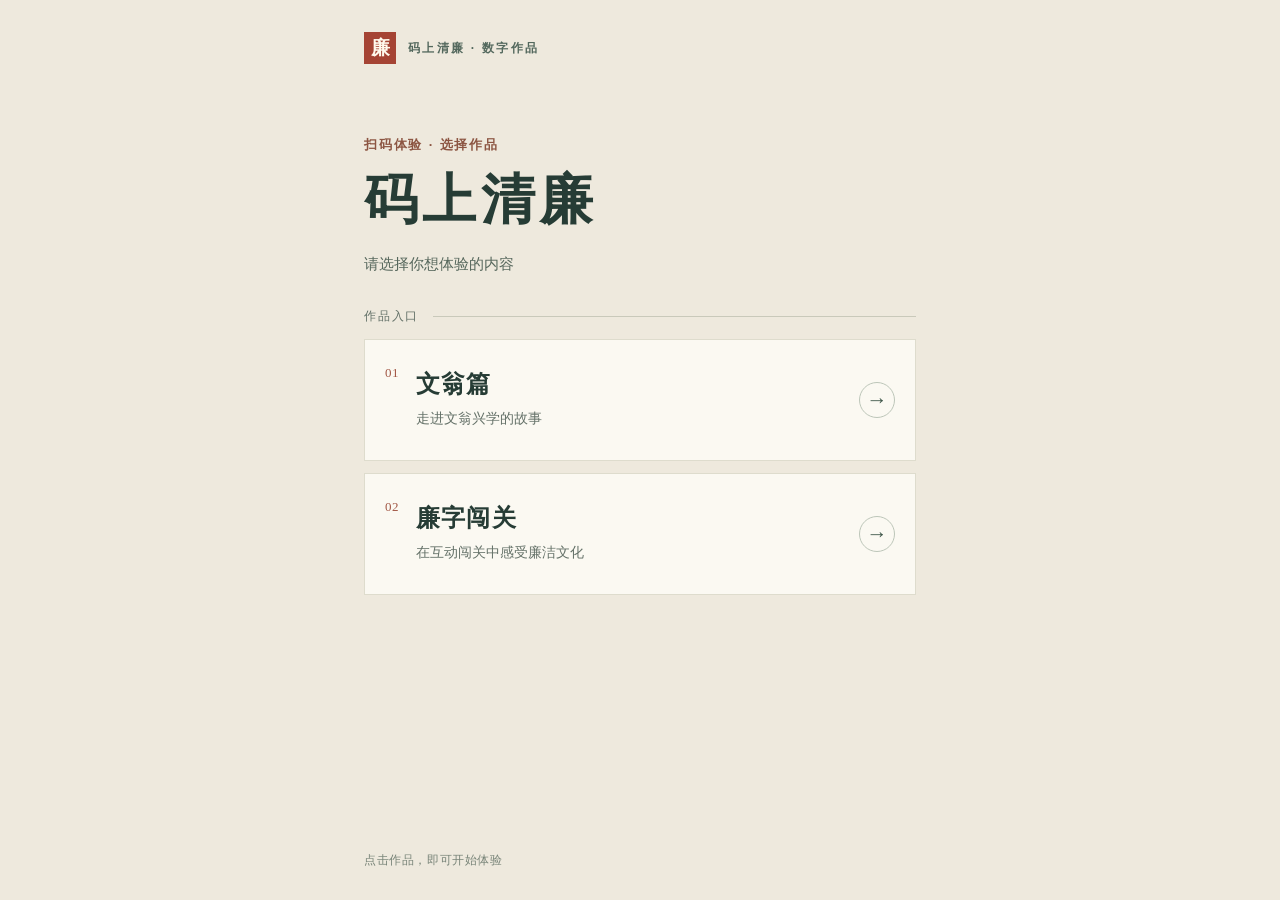
==== portal/index.html @ 34abdc0f "Add shared entry page for two experiences" ====
<!doctype html>
<html lang="zh-CN">
<head>
  <meta charset="utf-8">
  <meta name="viewport" content="width=device-width, initial-scale=1, viewport-fit=cover">
  <meta name="theme-color" content="#eee9dd">
  <title>码上清廉 · 作品选择</title>
  <style>
    :root { color-scheme: light; font-family: "PingFang SC", "Microsoft YaHei", "Noto Sans CJK SC", sans-serif; color: #263c35; background: #eee9dd; }
    * { box-sizing: border-box; }
    body { margin: 0; min-width: 280px; background: #eee9dd; }
    .page { min-height: 100svh; max-width: 600px; margin: 0 auto; padding: max(32px, env(safe-area-inset-top)) 24px max(30px, env(safe-area-inset-bottom)); display: flex; flex-direction: column; }
    .topline { display: flex; align-items: center; gap: 12px; font-size: 12px; letter-spacing: .19em; font-weight: 700; color: #53685d; }
    .seal { flex: 0 0 auto; width: 32px; height: 32px; display: grid; place-items: center; background: #a54434; color: #fff9ed; font-family: "Songti SC", "SimSun", serif; font-size: 19px; letter-spacing: 0; }
    header { padding: clamp(44px, 9vh, 72px) 0 31px; }
    .eyebrow { margin: 0 0 14px; color: #8c5542; font-size: 13px; font-weight: 700; letter-spacing: .14em; }
    h1 { margin: 0; font-family: "Songti SC", "STSong", "SimSun", serif; font-size: clamp(38px, 10vw, 54px); line-height: 1.2; letter-spacing: .08em; font-weight: 700; }
    .subtitle { margin: 17px 0 0; color: #56675c; font-size: 15px; line-height: 1.8; }
    .section-label { display: flex; align-items: center; gap: 14px; margin: 0 0 14px; color: #637168; font-size: 12px; letter-spacing: .15em; }
    .section-label::after { content: ""; flex: 1; height: 1px; background: #c9c9ba; }
    .choices { display: grid; gap: 12px; }
    .choice { position: relative; display: flex; align-items: center; gap: 17px; min-height: 122px; padding: 22px 20px; color: inherit; background: #fbf9f2; text-decoration: none; border: 1px solid #dedccd; transition: transform .18s ease, border-color .18s ease, box-shadow .18s ease; -webkit-tap-highlight-color: transparent; }
    .choice:hover { border-color: #8d9b87; box-shadow: 0 8px 24px rgba(42, 58, 48, .08); transform: translateY(-2px); }
    .choice:focus-visible { outline: 3px solid #a54434; outline-offset: 3px; }
    .number { align-self: flex-start; padding-top: 3px; font-family: Georgia, serif; font-size: 13px; color: #a25846; letter-spacing: .04em; }
    .content { flex: 1; min-width: 0; }
    .choice h2 { margin: 0 0 9px; font-family: "Songti SC", "STSong", "SimSun", serif; font-size: 24px; line-height: 1.25; letter-spacing: .05em; }
    .choice p { margin: 0; color: #647168; font-size: 14px; line-height: 1.55; }
    .arrow { display: grid; place-items: center; flex: 0 0 36px; height: 36px; border: 1px solid #bdc6b9; border-radius: 50%; color: #40584b; font-size: 21px; line-height: 1; }
    footer { margin-top: auto; padding-top: 36px; color: #788478; font-size: 12px; line-height: 1.7; letter-spacing: .05em; }
    @media (max-width: 340px) { .page { padding-left: 18px; padding-right: 18px; } header { padding-top: 38px; } .choice { padding: 18px 15px; gap: 12px; min-height: 110px; } .choice h2 { font-size: 22px; } }
    @media (prefers-reduced-motion: reduce) { .choice { transition: none; } }
  </style>
</head>
<body>
  <main class="page">
    <div class="topline"><span class="seal" aria-hidden="true">廉</span><span>码上清廉 · 数字作品</span></div>
    <header>
      <p class="eyebrow">扫码体验 · 选择作品</p>
      <h1>码上清廉</h1>
      <p class="subtitle">请选择你想体验的内容</p>
    </header>
    <p class="section-label">作品入口</p>
    <nav class="choices" aria-label="选择作品">
      <a class="choice" href="https://279542.github.io/wenweng-xinxue/">
        <span class="number" aria-hidden="true">01</span>
        <span class="content"><h2>文翁篇</h2><p>走进文翁兴学的故事</p></span>
        <span class="arrow" aria-hidden="true">→</span>
      </a>
      <a class="choice" href="https://zxiao4879-lang.github.io/wenweng-xinxue/">
        <span class="number" aria-hidden="true">02</span>
        <span class="content"><h2>廉字闯关</h2><p>在互动闯关中感受廉洁文化</p></span>
        <span class="arrow" aria-hidden="true">→</span>
      </a>
    </nav>
    <footer>点击作品，即可开始体验</footer>
  </main>
</body>
</html>
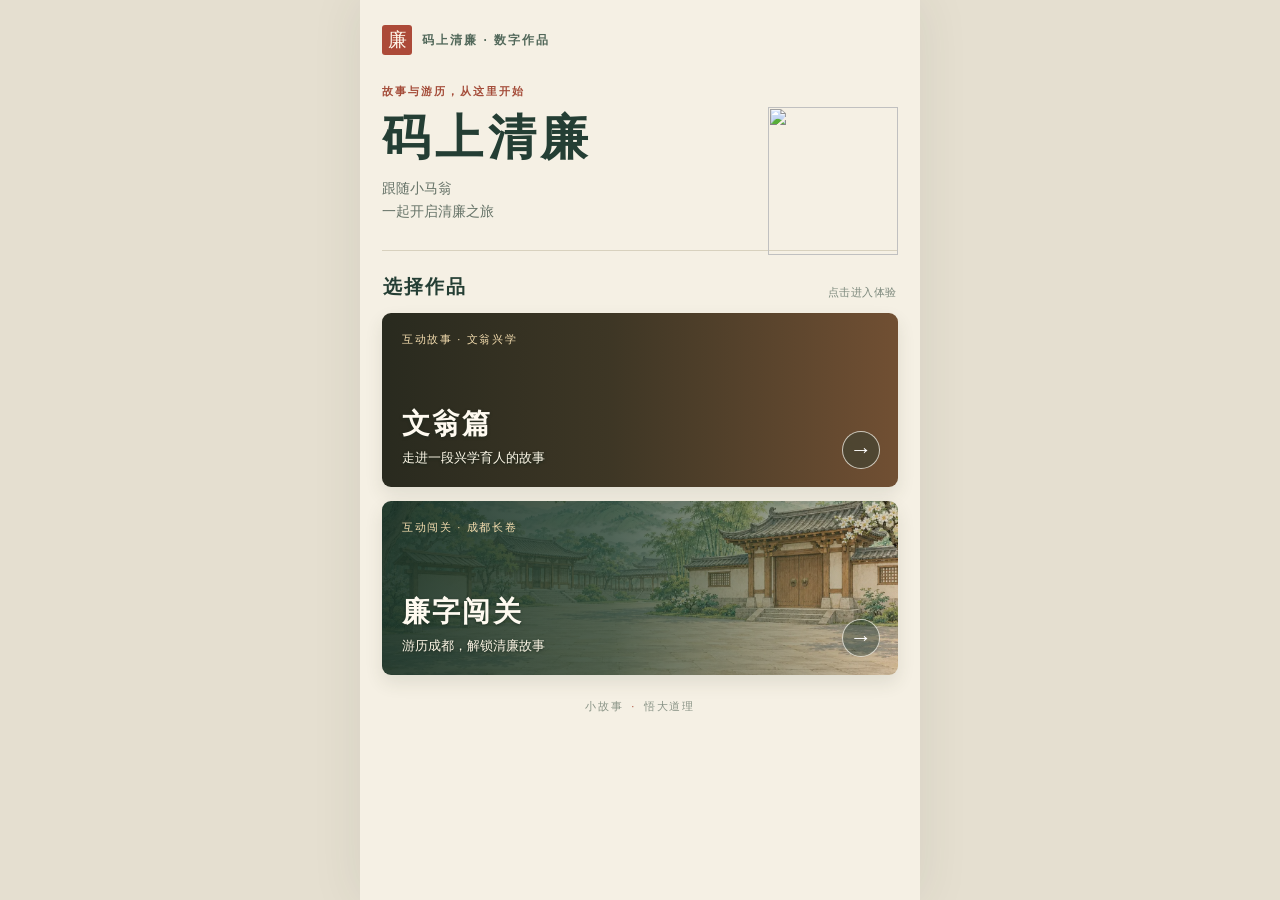
==== commit e2ad6d52: "Refresh two-experience entry page design" ====
--- a/portal/index.html
+++ b/portal/index.html
@@ -1,59 +1,27 @@
 <!doctype html>
 <html lang="zh-CN">
 <head>
-  <meta charset="utf-8">
-  <meta name="viewport" content="width=device-width, initial-scale=1, viewport-fit=cover">
-  <meta name="theme-color" content="#eee9dd">
-  <title>码上清廉 · 作品选择</title>
-  <style>
-    :root { color-scheme: light; font-family: "PingFang SC", "Microsoft YaHei", "Noto Sans CJK SC", sans-serif; color: #263c35; background: #eee9dd; }
-    * { box-sizing: border-box; }
-    body { margin: 0; min-width: 280px; background: #eee9dd; }
-    .page { min-height: 100svh; max-width: 600px; margin: 0 auto; padding: max(32px, env(safe-area-inset-top)) 24px max(30px, env(safe-area-inset-bottom)); display: flex; flex-direction: column; }
-    .topline { display: flex; align-items: center; gap: 12px; font-size: 12px; letter-spacing: .19em; font-weight: 700; color: #53685d; }
-    .seal { flex: 0 0 auto; width: 32px; height: 32px; display: grid; place-items: center; background: #a54434; color: #fff9ed; font-family: "Songti SC", "SimSun", serif; font-size: 19px; letter-spacing: 0; }
-    header { padding: clamp(44px, 9vh, 72px) 0 31px; }
-    .eyebrow { margin: 0 0 14px; color: #8c5542; font-size: 13px; font-weight: 700; letter-spacing: .14em; }
-    h1 { margin: 0; font-family: "Songti SC", "STSong", "SimSun", serif; font-size: clamp(38px, 10vw, 54px); line-height: 1.2; letter-spacing: .08em; font-weight: 700; }
-    .subtitle { margin: 17px 0 0; color: #56675c; font-size: 15px; line-height: 1.8; }
-    .section-label { display: flex; align-items: center; gap: 14px; margin: 0 0 14px; color: #637168; font-size: 12px; letter-spacing: .15em; }
-    .section-label::after { content: ""; flex: 1; height: 1px; background: #c9c9ba; }
-    .choices { display: grid; gap: 12px; }
-    .choice { position: relative; display: flex; align-items: center; gap: 17px; min-height: 122px; padding: 22px 20px; color: inherit; background: #fbf9f2; text-decoration: none; border: 1px solid #dedccd; transition: transform .18s ease, border-color .18s ease, box-shadow .18s ease; -webkit-tap-highlight-color: transparent; }
-    .choice:hover { border-color: #8d9b87; box-shadow: 0 8px 24px rgba(42, 58, 48, .08); transform: translateY(-2px); }
-    .choice:focus-visible { outline: 3px solid #a54434; outline-offset: 3px; }
-    .number { align-self: flex-start; padding-top: 3px; font-family: Georgia, serif; font-size: 13px; color: #a25846; letter-spacing: .04em; }
-    .content { flex: 1; min-width: 0; }
-    .choice h2 { margin: 0 0 9px; font-family: "Songti SC", "STSong", "SimSun", serif; font-size: 24px; line-height: 1.25; letter-spacing: .05em; }
-    .choice p { margin: 0; color: #647168; font-size: 14px; line-height: 1.55; }
-    .arrow { display: grid; place-items: center; flex: 0 0 36px; height: 36px; border: 1px solid #bdc6b9; border-radius: 50%; color: #40584b; font-size: 21px; line-height: 1; }
-    footer { margin-top: auto; padding-top: 36px; color: #788478; font-size: 12px; line-height: 1.7; letter-spacing: .05em; }
-    @media (max-width: 340px) { .page { padding-left: 18px; padding-right: 18px; } header { padding-top: 38px; } .choice { padding: 18px 15px; gap: 12px; min-height: 110px; } .choice h2 { font-size: 22px; } }
-    @media (prefers-reduced-motion: reduce) { .choice { transition: none; } }
-  </style>
+<meta charset="utf-8">
+<meta name="viewport" content="width=device-width, initial-scale=1, viewport-fit=cover">
+<meta name="theme-color" content="#f5f0e4">
+<title>码上清廉 · 作品选择</title>
+<style>
+:root{color-scheme:light;--ink:#243e34;--muted:#66766a;--red:#ad4936;--paper:#f5f0e4;font-family:"PingFang SC","Microsoft YaHei",sans-serif;color:var(--ink);background:#e5dfd0}
+*{box-sizing:border-box}body{margin:0;min-width:280px}.page{max-width:560px;min-height:100vh;margin:auto;padding:25px 22px 30px;background:var(--paper);overflow:hidden;position:relative;box-shadow:0 0 48px #33433718}
+.brand{display:flex;align-items:center;gap:10px;color:#52685a;font-size:12px;font-weight:700;letter-spacing:.17em}.seal{width:30px;height:30px;background:#ac4a38;color:#fff9ec;display:grid;place-items:center;font:19px "Songti SC",SimSun,serif;letter-spacing:0;border-radius:3px}
+header{position:relative;padding:29px 0 27px;border-bottom:1px solid #d8d1be;min-height:187px}.eyebrow{color:#a44c39;font-size:11px;font-weight:700;letter-spacing:.18em;margin:0 0 10px}h1{font-family:"Songti SC","STSong",SimSun,serif;font-size:clamp(37px,10vw,48px);letter-spacing:.1em;margin:0;line-height:1.2;font-weight:700}.subtitle{font-size:14px;line-height:1.65;color:#667368;margin:10px 0 0;max-width:220px}.pony{position:absolute;right:0;bottom:-5px;width:clamp(88px,29vw,130px);height:148px;object-fit:contain;object-position:bottom right;pointer-events:none}
+.section-head{display:flex;align-items:end;justify-content:space-between;margin:23px 1px 13px}.section-head h2{font-family:"Songti SC","STSong",SimSun,serif;font-size:19px;letter-spacing:.1em;margin:0}.section-head span{font-size:11px;color:#7d897d;letter-spacing:.05em}.choices{display:grid;gap:14px}
+.choice{height:174px;display:block;position:relative;overflow:hidden;text-decoration:none;color:#fffaf0;border-radius:9px;background:#425b49;box-shadow:0 8px 18px #39412d1c;isolation:isolate}.choice.story{background-color:#795335;background-image:linear-gradient(90deg,rgba(31,37,28,.89) 0%,rgba(36,42,30,.70) 44%,rgba(42,48,32,.10) 100%),url('https://279542.github.io/wenweng-xinxue/assets/bg-classroom-v2.webp');background-size:cover;background-position:center 46%}.choice.game{background-color:#566e5b;background-image:linear-gradient(90deg,rgba(27,52,41,.92) 0%,rgba(32,60,46,.76) 44%,rgba(44,67,49,.14) 100%),url('https://zxiao4879-lang.github.io/wenweng-xinxue/art/mobile/academy-courtyard-v2.webp');background-size:cover;background-position:center}
+.choice:focus-visible{outline:3px solid #b5513b;outline-offset:4px}.choice:active{transform:scale(.99)}.content{position:absolute;inset:0;padding:19px 20px;display:flex;flex-direction:column;align-items:flex-start}.tag{font-size:11px;letter-spacing:.15em;color:#f3dcae;margin-bottom:auto}.choice h3{font-family:"Songti SC","STSong",SimSun,serif;font-size:28px;letter-spacing:.08em;line-height:1.1;margin:0 0 8px;text-shadow:0 1px 3px #17261c99}.choice p{font-size:13px;line-height:1.5;margin:0;color:#fff8e7;text-shadow:0 1px 3px #17261c}.go{position:absolute;right:18px;bottom:18px;width:38px;height:38px;display:grid;place-items:center;border:1px solid #fffdf2b5;border-radius:50%;font-size:22px;background:#263d3266;color:white}
+footer{text-align:center;margin-top:24px;color:#899386;font-size:11px;letter-spacing:.15em}.dot{color:#ad5541;padding:0 8px}@media(max-width:340px){.page{padding:20px 17px 26px}header{padding-top:24px;min-height:174px}.pony{width:98px;height:125px}.choice{height:158px}.content{padding:16px 17px}.choice h3{font-size:25px}.choice p{font-size:12px}.section-head{margin-top:19px}}
+</style>
 </head>
-<body>
-  <main class="page">
-    <div class="topline"><span class="seal" aria-hidden="true">廉</span><span>码上清廉 · 数字作品</span></div>
-    <header>
-      <p class="eyebrow">扫码体验 · 选择作品</p>
-      <h1>码上清廉</h1>
-      <p class="subtitle">请选择你想体验的内容</p>
-    </header>
-    <p class="section-label">作品入口</p>
-    <nav class="choices" aria-label="选择作品">
-      <a class="choice" href="https://279542.github.io/wenweng-xinxue/">
-        <span class="number" aria-hidden="true">01</span>
-        <span class="content"><h2>文翁篇</h2><p>走进文翁兴学的故事</p></span>
-        <span class="arrow" aria-hidden="true">→</span>
-      </a>
-      <a class="choice" href="https://zxiao4879-lang.github.io/wenweng-xinxue/">
-        <span class="number" aria-hidden="true">02</span>
-        <span class="content"><h2>廉字闯关</h2><p>在互动闯关中感受廉洁文化</p></span>
-        <span class="arrow" aria-hidden="true">→</span>
-      </a>
-    </nav>
-    <footer>点击作品，即可开始体验</footer>
-  </main>
-</body>
-</html>+<body><main class="page">
+<div class="brand"><span class="seal" aria-hidden="true">廉</span><span>码上清廉 · 数字作品</span></div>
+<header><p class="eyebrow">故事与游历，从这里开始</p><h1>码上清廉</h1><p class="subtitle">跟随小马翁<br>一起开启清廉之旅</p><img class="pony" src="https://279542.github.io/wenweng-xinxue/assets/xm-orange-idle.webp" alt="" aria-hidden="true"></header>
+<div class="section-head"><h2>选择作品</h2><span>点击进入体验</span></div>
+<nav class="choices" aria-label="选择作品">
+<a class="choice story" href="https://279542.github.io/wenweng-xinxue/"><span class="content"><span class="tag">互动故事 · 文翁兴学</span><h3>文翁篇</h3><p>走进一段兴学育人的故事</p><span class="go" aria-hidden="true">→</span></span></a>
+<a class="choice game" href="https://zxiao4879-lang.github.io/wenweng-xinxue/"><span class="content"><span class="tag">互动闯关 · 成都长卷</span><h3>廉字闯关</h3><p>游历成都，解锁清廉故事</p><span class="go" aria-hidden="true">→</span></span></a>
+</nav><footer>小故事<span class="dot">·</span>悟大道理</footer>
+</main></body></html>
